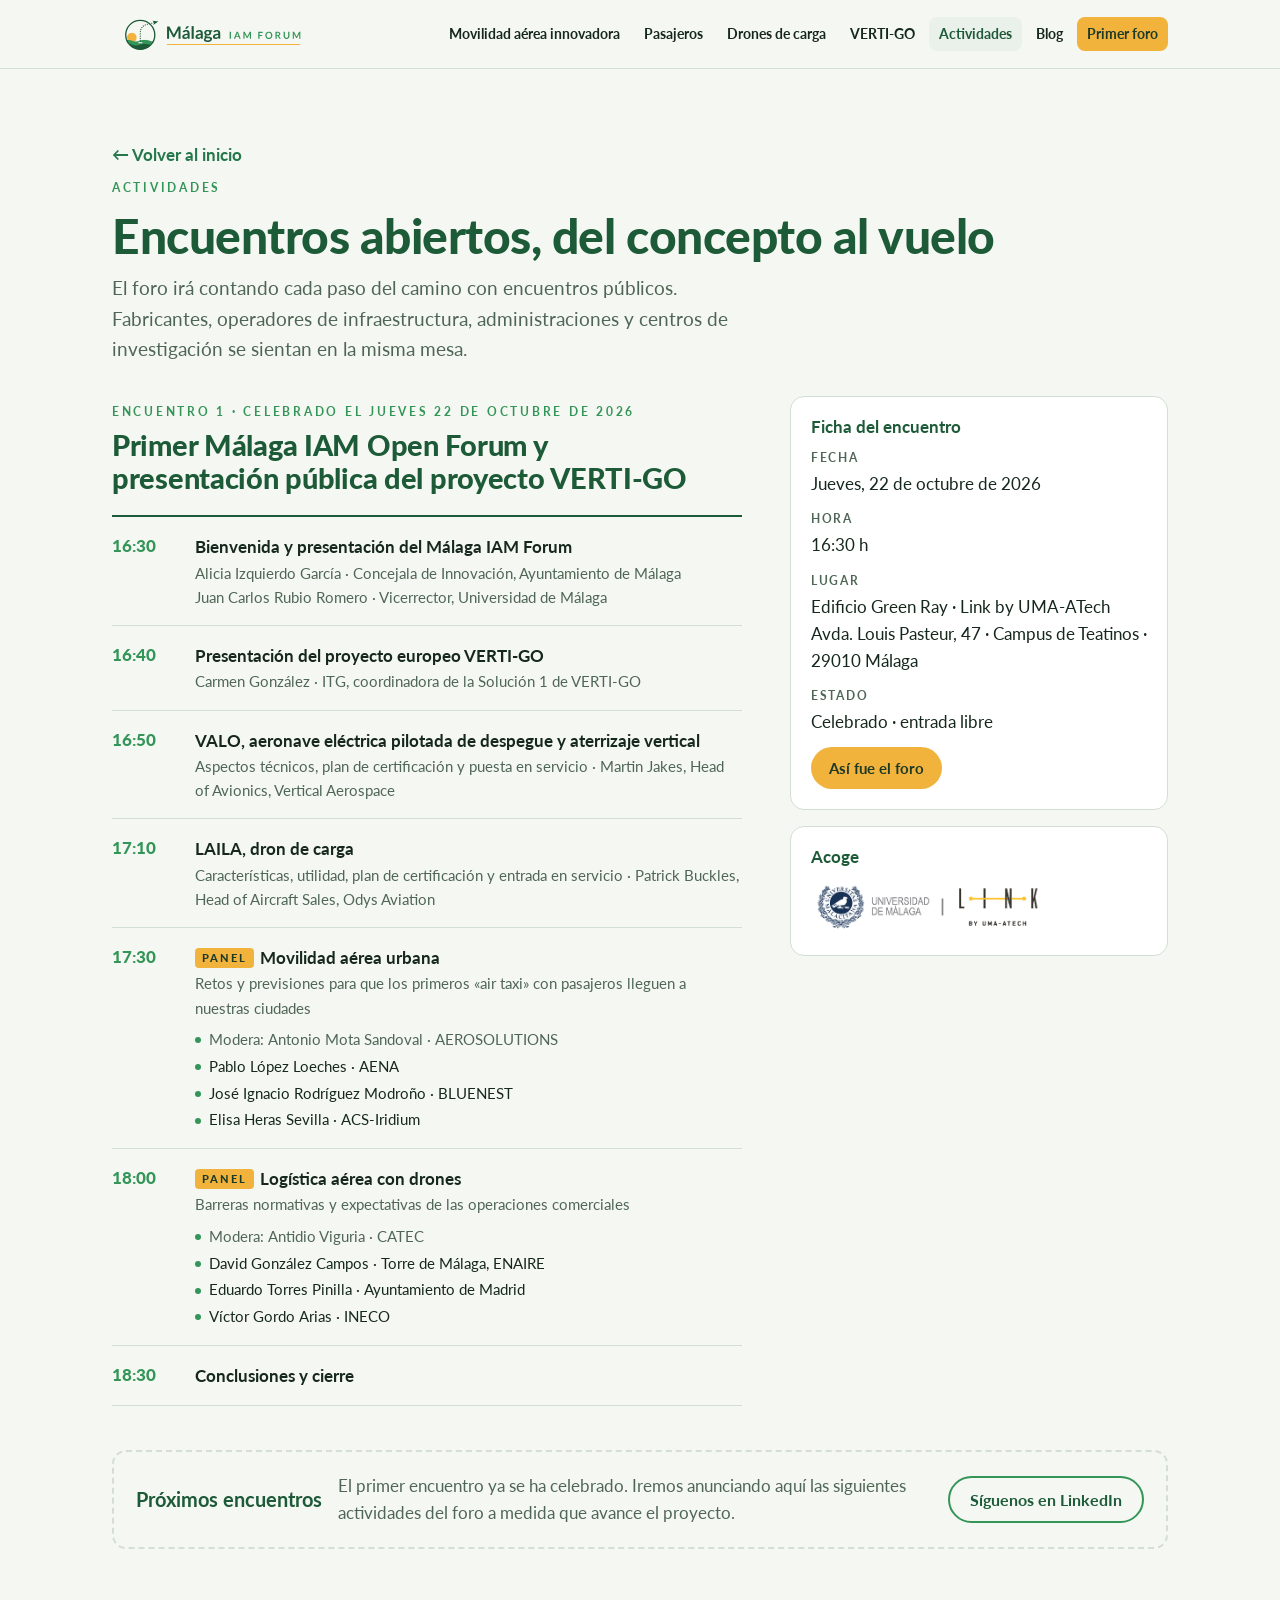
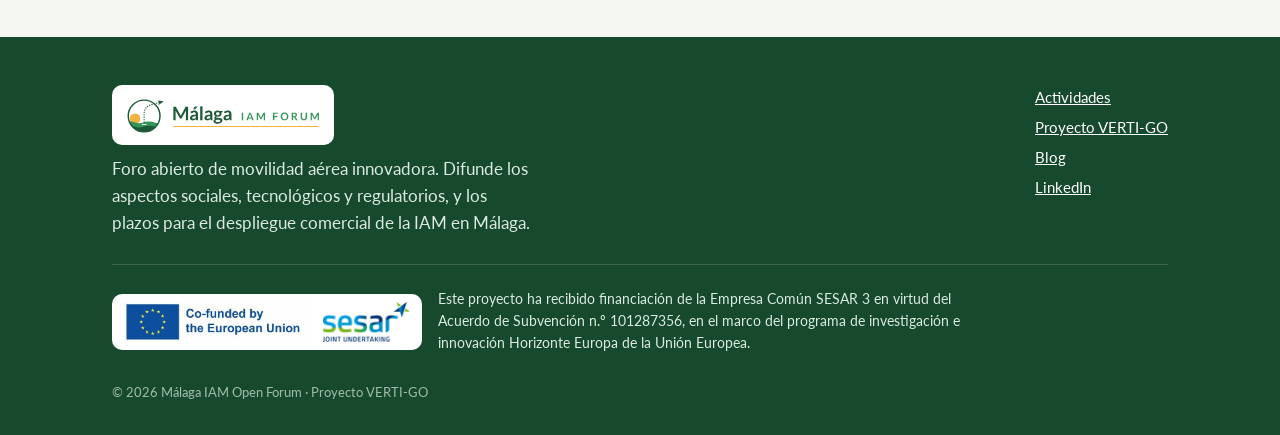
==== actividades/index.html @ 8954e904 "Añadir página Actividades y resumir el bloque de la portada - Nueva página /actividades/ con el prog" ====
<!doctype html>
<html lang="es">
<head>
<meta charset="utf-8">
<meta name="viewport" content="width=device-width, initial-scale=1, viewport-fit=cover">
<meta name="description" content="Actividades del Málaga IAM Open Forum: programa completo, ponentes y ficha de cada encuentro abierto sobre movilidad aérea innovadora en Málaga.">
<link rel="canonical" href="https://malaga-iam.website/actividades/">
<meta property="og:type" content="website">
<meta property="og:site_name" content="Málaga IAM Open Forum">
<meta property="og:title" content="Actividades · Málaga IAM Open Forum">
<meta property="og:description" content="Programa completo, ponentes y ficha de cada encuentro del Málaga IAM Open Forum.">
<meta property="og:url" content="https://malaga-iam.website/actividades/">
<meta property="og:image" content="https://malaga-iam.website/img/hero.jpg">
<meta name="twitter:card" content="summary_large_image">
<link rel="icon" href="../img/logo.svg" type="image/svg+xml">
<title>Actividades · Málaga IAM Open Forum</title>
<link rel="preconnect" href="https://fonts.googleapis.com">
<link rel="preconnect" href="https://fonts.gstatic.com" crossorigin>
<link rel="stylesheet" href="https://fonts.googleapis.com/css2?family=Lato:ital,wght@0,300;0,400;0,700;0,900;1,400&display=swap">
<link rel="stylesheet" href="../css/site.css">
</head>
<body>

<header class="top">
  <div class="wrap">
    <a class="brand" href="../" aria-label="Málaga IAM Open Forum, inicio"><img src="../img/logo-h.svg" alt="Málaga IAM Forum"></a>
    <button class="menu-btn" id="menu-btn" aria-expanded="false" aria-controls="nav">Menú</button>
    <nav class="nav" id="nav" aria-label="Secciones">
      <a href="../#iam">Movilidad aérea innovadora</a>
      <a href="../#pasajeros">Pasajeros</a>
      <a href="../#logistica">Drones de carga</a>
      <a href="../#verti-go">VERTI-GO</a>
      <a href="./" aria-current="page">Actividades</a>
      <a href="../blog/">Blog</a>
      <a class="cta" href="#evento-1">Primer foro</a>
    </nav>
  </div>
</header>

<main id="inicio">
  <div class="wrap">
    <div class="page-head">
      <a class="back" href="../">← Volver al inicio</a>
      <span class="eyebrow">Actividades</span>
      <h1>Encuentros abiertos, del concepto al vuelo</h1>
      <p class="lead">El foro irá contando cada paso del camino con encuentros públicos. Fabricantes, operadores de infraestructura, administraciones y centros de investigación se sientan en la misma mesa.</p>
    </div>

    <div class="acts-full">
      <article class="act-detail" id="evento-1" aria-labelledby="ev1-t">
        <div class="event">
        <div>
          <span class="eyebrow">Encuentro 1 · celebrado el jueves 22 de octubre de 2026</span>
          <h2 id="ev1-t" class="act-title">Primer Málaga IAM Open Forum y presentación pública del proyecto VERTI-GO</h2>
          <ol class="agenda">
            <li><time>16:30</time><div><div class="t">Bienvenida y presentación del Málaga IAM Forum</div><div class="s">Alicia Izquierdo García · Concejala de Innovación, Ayuntamiento de Málaga</div><div class="s">Juan Carlos Rubio Romero · Vicerrector, Universidad de Málaga</div></div></li>
            <li><time>16:40</time><div><div class="t">Presentación del proyecto europeo VERTI-GO</div><div class="s">Carmen González · ITG, coordinadora de la Solución 1 de VERTI-GO</div></div></li>
            <li><time>16:50</time><div><div class="t">VALO, aeronave eléctrica pilotada de despegue y aterrizaje vertical</div><div class="s">Aspectos técnicos, plan de certificación y puesta en servicio · Martin Jakes, Head of Avionics, Vertical Aerospace</div></div></li>
            <li><time>17:10</time><div><div class="t">LAILA, dron de carga</div><div class="s">Características, utilidad, plan de certificación y entrada en servicio · Patrick Buckles, Head of Aircraft Sales, Odys Aviation</div></div></li>
            <li><time>17:30</time><div><div class="t"><span class="panel-tag">Panel</span>Movilidad aérea urbana</div><div class="s">Retos y previsiones para que los primeros «air taxi» con pasajeros lleguen a nuestras ciudades</div>
              <ul><li class="mod">Modera: Antonio Mota Sandoval · AEROSOLUTIONS</li><li>Pablo López Loeches · AENA</li><li>José Ignacio Rodríguez Modroño · BLUENEST</li><li>Elisa Heras Sevilla · ACS-Iridium</li></ul></div></li>
            <li><time>18:00</time><div><div class="t"><span class="panel-tag">Panel</span>Logística aérea con drones</div><div class="s">Barreras normativas y expectativas de las operaciones comerciales</div>
              <ul><li class="mod">Modera: Antidio Viguria · CATEC</li><li>David González Campos · Torre de Málaga, ENAIRE</li><li>Eduardo Torres Pinilla · Ayuntamiento de Madrid</li><li>Víctor Gordo Arias · INECO</li></ul></div></li>
            <li><time>18:30</time><div><div class="t">Conclusiones y cierre</div></div></li>
          </ol>
        </div>
        <aside class="side">
          <div class="box">
            <h3>Ficha del encuentro</h3>
            <div class="row"><small>Fecha</small><span class="num">Jueves, 22 de octubre de 2026</span></div>
            <div class="row"><small>Hora</small><span class="num">16:30 h</span></div>
            <div class="row"><small>Lugar</small><span>Edificio Green Ray · Link by UMA-ATech<br>Avda. Louis Pasteur, 47 · Campus de Teatinos · 29010 Málaga</span></div>
            <div class="row"><small>Estado</small><span>Celebrado · entrada libre</span></div>
            <div class="btns">
              <a class="btn btn-sun" href="../blog/#primer-malaga-iam-open-forum">Así fue el foro</a>
            </div>
          </div>
          <div class="box">
            <h3>Acoge</h3>
            <div class="host"><img src="../img/uma-link.png" alt="Universidad de Málaga · Link by UMA-ATech"></div>
          </div>
        </aside>
      </div>
      </article>

      <div class="soon">
        <h3>Próximos encuentros</h3>
        <p>El primer encuentro ya se ha celebrado. Iremos anunciando aquí las siguientes actividades del foro a medida que avance el proyecto.</p>
        <a class="btn btn-line" id="btn-linkedin-2" href="../blog/">Síguenos en LinkedIn</a>
      </div>
    </div>
  </div>
</main>



<footer>
  <div class="wrap">
    <div class="foot-top">
      <div class="foot-brand">
        <div class="chip"><img src="../img/logo-h.svg" alt="Málaga IAM Forum"></div>
        <p>Foro abierto de movilidad aérea innovadora. Difunde los aspectos sociales, tecnológicos y regulatorios, y los plazos para el despliegue comercial de la IAM en Málaga.</p>
      </div>
      <nav class="foot-links" aria-label="Enlaces">
        <a href="./">Actividades</a>
        <a href="../#verti-go">Proyecto VERTI-GO</a>
        <a href="../blog/">Blog</a>
        <a id="btn-linkedin" href="../blog/">LinkedIn</a>
      </nav>
    </div>
    <div class="funding">
      <div class="logos"><img src="../img/eu.jpg" alt="Cofinanciado por la Unión Europea"><img src="../img/sesar.png" alt="SESAR Joint Undertaking"></div>
      <p>Este proyecto ha recibido financiación de la Empresa Común SESAR 3 en virtud del Acuerdo de Subvención n.º 101287356, en el marco del programa de investigación e innovación Horizonte Europa de la Unión Europea.</p>
    </div>
    <p class="copy">© 2026 Málaga IAM Open Forum · Proyecto VERTI-GO</p>
  </div>
</footer>

<script src="../js/main.js"></script>

</body>
</html>
---- css/site.css ----
body{margin:0}
img{max-width:100%}
[hidden]{display:none!important}
/* Layout: banner-style hero in brand green (sun · dotted flight path · waves), then alternating content bands; one wide column, max 1120px */
:root{
  --brand-deep:#1D5A37;   /* verde oscuro del logo */
  --brand:#349558;        /* verde medio del logo */
  --sun:#F2B33D;          /* sol / oro del logo */
  --bg:#F5F7F2;
  --surface:#FFFFFF;
  --surface-2:#EAF1EA;
  --fg:#16281D;
  --muted:#4F6656;
  --line:#D3DFD4;
  --heading:#1D5A37;
  --link:#24774A;
  --hero-bg:#1D5A37;
  --hero-bg-2:#174A2D;
  --on-hero:#FFFFFF;
  --logo-chip:transparent;
  --font-display:"Lato","Helvetica Neue",Arial,sans-serif;
  --font-body:"Lato","Helvetica Neue",Arial,sans-serif;
  --radius:14px;
  --wrap:1120px;
}
@media (prefers-color-scheme: dark){
  :root:not([data-theme="light"]){
    --bg:#0F1A13; --surface:#16251B; --surface-2:#1B2E21; --fg:#E6EEE7; --muted:#A3B8A8;
    --line:#2A3F31; --heading:#8FD3A6; --link:#8FD3A6; --hero-bg:#174A2D; --hero-bg-2:#103A22;
    --logo-chip:#FFFFFF; color-scheme:dark;
  }
}
:root[data-theme="dark"]{
  --bg:#0F1A13; --surface:#16251B; --surface-2:#1B2E21; --fg:#E6EEE7; --muted:#A3B8A8;
  --line:#2A3F31; --heading:#8FD3A6; --link:#8FD3A6; --hero-bg:#174A2D; --hero-bg-2:#103A22;
  --logo-chip:#FFFFFF; color-scheme:dark;
}
*{box-sizing:border-box}
html{scroll-behavior:smooth}
@media (prefers-reduced-motion: reduce){html{scroll-behavior:auto}*{animation:none!important;transition:none!important}}
body{background:var(--bg);color:var(--fg);font-family:var(--font-body);font-size:17px;line-height:1.6;-webkit-font-smoothing:antialiased}
a{color:var(--link)}
a:focus-visible,button:focus-visible,summary:focus-visible{outline:3px solid var(--sun);outline-offset:3px;border-radius:4px}
h1,h2,h3{font-family:var(--font-display);line-height:1.15;text-wrap:balance;margin:0}
h2{font-size:clamp(1.8rem,3.6vw,2.6rem);font-weight:900;color:var(--heading);letter-spacing:-.01em}
h3{font-size:1.25rem;font-weight:700;color:var(--heading)}
p{margin:0}
.wrap{max-width:var(--wrap);margin:0 auto;padding-inline:clamp(16px,4vw,32px)}
.eyebrow{font-size:.78rem;font-weight:700;letter-spacing:.22em;text-transform:uppercase;color:var(--brand)}
.prose{max-width:66ch;display:grid;gap:1rem;color:var(--fg)}
.lead{font-size:1.18rem;color:var(--muted)}
.num{font-variant-numeric:tabular-nums}

/* ---------- header ---------- */
.top{position:sticky;top:env(safe-area-inset-top,0px);z-index:20;background:color-mix(in srgb,var(--bg) 92%,transparent);backdrop-filter:blur(8px);border-bottom:1px solid var(--line)}
.top .wrap{display:flex;align-items:center;justify-content:space-between;gap:16px;padding-block:10px}
.brand{display:flex;align-items:center;background:var(--logo-chip);border-radius:10px;padding:2px 8px;flex-shrink:0}
.brand img{height:44px;width:auto;display:block}
.nav{display:flex;gap:4px;flex-wrap:wrap;justify-content:flex-end}
.nav a{font-size:.88rem;font-weight:700;color:var(--fg);text-decoration:none;padding:6px 10px;border-radius:8px;white-space:nowrap}
.nav a:hover{background:var(--surface-2);color:var(--heading)}
.nav a.cta{background:var(--sun);color:#1D3A26}
.menu-btn{display:none;background:none;border:1px solid var(--line);color:var(--fg);border-radius:8px;padding:6px 12px;font:700 .9rem var(--font-body);cursor:pointer}
@media (max-width:900px){
  .menu-btn{display:block}
  .nav{display:none;position:absolute;left:0;right:0;top:100%;background:var(--bg);border-bottom:1px solid var(--line);flex-direction:column;padding:8px clamp(16px,4vw,32px) 16px}
  .nav.open{display:flex}
  .nav a{font-size:1rem;padding:10px}
}

/* ---------- hero ---------- */
.hero{background:linear-gradient(160deg,var(--hero-bg),var(--hero-bg-2));color:var(--on-hero);position:relative;overflow:hidden}
.hero .wrap{display:grid;grid-template-columns:minmax(0,1fr) minmax(0,1.15fr);gap:24px;align-items:end;padding-block:56px 0}
.hero-art{position:relative;min-height:260px}
.hero-art svg{width:100%;height:auto;display:block;overflow:visible}
.hero-copy{display:grid;gap:18px;padding-bottom:64px;text-align:right;justify-items:end}
.hero h1{font-size:clamp(2.3rem,5.4vw,4.1rem);font-weight:900;letter-spacing:-.015em}
.hero .tag{font-size:.82rem;font-weight:700;letter-spacing:.26em;text-transform:uppercase;color:var(--sun)}
.hero p.intro{font-size:1.1rem;max-width:44ch;color:#DCEBDF}
.btns{display:flex;gap:12px;flex-wrap:wrap}
.hero .btns{justify-content:flex-end}
.btn{display:inline-flex;align-items:center;gap:8px;font:700 1rem var(--font-body);text-decoration:none;padding:12px 20px;border-radius:999px;border:2px solid transparent;cursor:pointer}
.btn-sun{background:var(--sun);color:#1D3A26}
.btn-sun:hover{filter:brightness(1.06)}
.btn-ghost{border-color:rgba(255,255,255,.55);color:#fff}
.btn-ghost:hover{background:rgba(255,255,255,.1)}
.btn-line{border-color:var(--brand);color:var(--heading);background:transparent}
.btn-line:hover{background:var(--surface-2)}
.btn[aria-disabled="true"]{opacity:.75;cursor:default}
.waves{display:block;width:100%;height:56px;margin-top:-1px}
#path-dots circle{animation:dot 2.4s ease-in-out both}
@keyframes dot{from{opacity:.25}to{opacity:1}}
@media (max-width:820px){
  .hero .wrap{grid-template-columns:1fr;padding-block:32px 0}
  .hero-art{order:2;min-height:0;max-width:420px}
  .hero-copy{order:1;text-align:left;justify-items:start;padding-bottom:8px}
  .hero .btns{justify-content:flex-start}
}

/* photo band */
.photo{position:relative;background:var(--hero-bg-2)}
.photo img{display:block;width:100%;height:clamp(200px,34vw,420px);object-fit:cover;object-position:60% 45%}
.photo figcaption{position:absolute;right:12px;top:10px;font-size:.75rem;color:#fff;background:rgba(10,30,18,.55);padding:3px 10px;border-radius:999px}

/* ---------- next event ---------- */
.next{margin-top:-64px;position:relative;z-index:2}
.next-card{background:var(--surface);border:1px solid var(--line);border-radius:18px;box-shadow:0 18px 40px -24px rgba(16,40,24,.45);display:grid;grid-template-columns:auto minmax(0,1fr) auto;gap:clamp(16px,3vw,36px);align-items:center;padding:clamp(20px,3vw,32px)}
.date-tile{background:var(--brand-deep);color:#fff;border-radius:12px;text-align:center;padding:12px 18px;min-width:96px}
.date-tile .d{font-size:2.6rem;font-weight:900;line-height:1}
.date-tile .m{font-size:.8rem;letter-spacing:.2em;text-transform:uppercase;color:var(--sun);font-weight:700}
.date-tile .y{font-size:.8rem;opacity:.85}
.next-info{display:grid;gap:6px;min-width:0}
.next-info h3{font-size:1.4rem}
.meta{display:flex;flex-wrap:wrap;gap:6px 18px;color:var(--muted);font-size:.95rem}
.count{text-align:center;color:var(--muted);font-size:.85rem}
.count b{display:block;font-size:2.2rem;font-weight:900;color:var(--heading);line-height:1}
@media (max-width:760px){.next-card{grid-template-columns:auto minmax(0,1fr)}.next-card .count{grid-column:1/-1;text-align:left;display:flex;gap:10px;align-items:baseline}.count b{display:inline}}

/* ---------- sections ---------- */
section.band{padding-block:clamp(56px,8vw,96px)}
section.alt{background:var(--surface)}
.sec-head{display:grid;gap:12px;margin-bottom:36px;max-width:760px}
.split{display:grid;grid-template-columns:minmax(0,1.1fr) minmax(0,.9fr);gap:clamp(24px,5vw,64px);align-items:start}
@media (max-width:860px){.split{grid-template-columns:1fr}}

/* pillars (IAM) */
.pillars{display:grid;grid-template-columns:repeat(4,minmax(0,1fr));gap:0;border-top:2px solid var(--brand-deep);margin-top:40px}
.pillar{padding:20px 20px 4px 0;display:grid;gap:8px;align-content:start}
.pillar+.pillar{padding-left:20px;border-left:1px solid var(--line)}
.pillar h3{font-size:1.05rem}
.pillar p{color:var(--muted);font-size:.96rem}
@media (max-width:860px){.pillars{grid-template-columns:repeat(2,minmax(0,1fr))}.pillar:nth-child(3){padding-left:0;border-left:0}}
@media (max-width:480px){.pillars{grid-template-columns:1fr}.pillar,.pillar+.pillar{padding-left:0;border-left:0;border-bottom:1px solid var(--line);padding-bottom:16px}}

.facts{display:grid;grid-template-columns:repeat(2,minmax(0,1fr));gap:1px;background:var(--line);border:1px solid var(--line);border-radius:var(--radius);overflow:hidden;margin-top:28px}
.fact{background:var(--bg);padding:16px 18px;display:grid;gap:2px}
section.alt .fact{background:var(--surface)}
.fact b{font-size:1.6rem;font-weight:900;color:var(--heading);line-height:1.1}
.fact span{font-size:.9rem;color:var(--muted)}
.src{font-size:.82rem;color:var(--muted);margin-top:10px}

/* aircraft figure */
.craft{background:var(--surface-2);border-radius:var(--radius);overflow:hidden;display:grid}
.craft img{width:100%;display:block;aspect-ratio:770/310;object-fit:cover}
.craft.laila img{aspect-ratio:680/240}
.craft .cap{padding:16px 18px;display:grid;gap:10px}
.spec{display:grid;grid-template-columns:auto 1fr;gap:6px 16px;font-size:.93rem;margin:0}
.spec dt{color:var(--muted)}
.spec dd{margin:0;font-weight:700}

/* route strip */
.route{display:flex;align-items:center;gap:12px;margin-top:8px;flex-wrap:wrap;font-weight:700;color:var(--heading)}
.route .line{flex:1;min-width:60px;height:0;border-top:3px dotted var(--brand)}
.route.cargo .line{border-color:var(--sun)}
.route .pt{display:flex;align-items:center;gap:8px}
.route .pt::before{content:"";width:12px;height:12px;border-radius:50%;border:3px solid var(--brand-deep);background:var(--bg)}
.route.cargo .pt::before{border-color:#C98A12}

/* map */
.map{background:#F7FAF5;border:1px solid var(--line);border-radius:var(--radius);overflow:hidden;margin-top:36px}
.map img{display:block;width:100%}

/* roadmap */
.roadmap{display:grid;grid-template-columns:repeat(5,minmax(0,1fr));gap:0;margin-top:28px;position:relative}
.roadmap::before{content:"";position:absolute;left:0;right:0;top:9px;border-top:3px dotted var(--brand)}
.stage{position:relative;display:grid;gap:6px;padding-right:14px;padding-top:30px}
.stage::before{content:"";position:absolute;top:0;left:0;width:20px;height:20px;border-radius:50%;background:var(--bg);border:4px solid var(--brand-deep)}
section.alt .stage::before{background:var(--surface)}
.stage.fly::before{background:var(--sun);border-color:var(--sun)}
.stage b{font-size:1.05rem;color:var(--heading)}
.stage span{font-size:.92rem;color:var(--muted)}
@media (max-width:760px){
  .roadmap{grid-template-columns:1fr;gap:18px;padding-left:32px}
  .roadmap::before{left:9px;right:auto;top:0;bottom:0;border-top:0;border-left:3px dotted var(--brand)}
  .stage{padding-top:0}
  .stage::before{left:-32px}
}
.partners{display:flex;flex-wrap:wrap;gap:8px;margin-top:14px}
.partners li{list-style:none;font-size:.9rem;font-weight:700;padding:6px 12px;border-radius:999px;background:var(--surface-2);color:var(--heading)}
.partners{padding:0;margin-bottom:0}
.vg-logo{height:30px;width:auto;margin-bottom:6px}

/* ---------- activities / agenda ---------- */
.event{display:grid;grid-template-columns:minmax(0,1.25fr) minmax(0,.75fr);gap:clamp(24px,4vw,48px);align-items:start}
@media (max-width:900px){.event{grid-template-columns:1fr}}
.agenda{list-style:none;padding:0;margin:0;border-top:2px solid var(--brand-deep)}
.agenda li{display:grid;grid-template-columns:4.2rem minmax(0,1fr);gap:16px;padding:16px 0;border-bottom:1px solid var(--line)}
.agenda time{font-weight:900;color:var(--brand);font-variant-numeric:tabular-nums;font-size:1.05rem}
.agenda .t{font-weight:700;color:var(--fg)}
.agenda .s{color:var(--muted);font-size:.95rem}
.agenda .panel-tag{display:inline-block;font-size:.7rem;letter-spacing:.18em;font-weight:900;text-transform:uppercase;background:var(--sun);color:#1D3A26;border-radius:4px;padding:1px 7px;margin-right:6px;vertical-align:2px}
.agenda ul{list-style:none;padding:0;margin:8px 0 0;display:grid;gap:3px;font-size:.93rem}
.agenda ul li{display:block;border:0;padding:0 0 0 14px;position:relative}
.agenda ul li::before{content:"";position:absolute;left:0;top:.62em;width:6px;height:6px;border-radius:50%;background:var(--brand)}
.agenda ul .mod{color:var(--muted)}
.side{display:grid;gap:16px}
.box{background:var(--surface);border:1px solid var(--line);border-radius:var(--radius);padding:20px;display:grid;gap:12px}
section.alt .box{background:var(--bg)}
.box h3{font-size:1.05rem}
.box .row{display:grid;gap:2px}
.box .row small{font-size:.78rem;letter-spacing:.14em;text-transform:uppercase;color:var(--muted);font-weight:700}
.box .btns .btn{padding:10px 16px;font-size:.92rem}
.note{font-size:.88rem;color:var(--muted)}
.soon{margin-top:36px;border:2px dashed var(--line);border-radius:var(--radius);padding:20px 22px;display:flex;gap:16px;align-items:center;flex-wrap:wrap}
.soon p{color:var(--muted);flex:1;min-width:220px}
.host{display:flex;align-items:center;gap:12px;flex-wrap:wrap}
.host img{height:56px;width:auto;background:#fff;border-radius:8px;padding:4px}

/* activity summary cards (portada) */
.acts{display:grid;gap:20px}
.act-card{background:var(--surface);border:1px solid var(--line);border-radius:var(--radius);padding:clamp(18px,3vw,28px);display:grid;grid-template-columns:auto minmax(0,1fr);gap:clamp(16px,3vw,32px);align-items:start}
.act-card .body{display:grid;gap:10px;min-width:0}
.act-card h3{font-size:1.4rem}
.act-card p{color:var(--muted);max-width:66ch}
.status{display:inline-block;margin-left:8px;font-size:.7rem;letter-spacing:.14em;background:var(--surface-2);color:var(--heading);border-radius:4px;padding:1px 7px;vertical-align:1px}
@media (max-width:560px){.act-card{grid-template-columns:1fr}}

/* ---------- actividades (página /actividades/) ---------- */
.acts-full{display:grid;gap:clamp(28px,4vw,44px);padding-bottom:clamp(48px,7vw,88px)}
.act-detail{scroll-margin-top:90px}
.act-title{font-size:clamp(1.4rem,2.6vw,1.8rem);margin:6px 0 20px}
.acts-full .soon{margin-top:0}

/* ---------- blog (página /blog/) ---------- */
.page-head{padding-block:clamp(40px,6vw,72px) clamp(20px,3vw,32px);display:grid;gap:10px}
.page-head h1{font-size:clamp(2rem,4.4vw,3rem);font-weight:900;color:var(--heading);letter-spacing:-.01em}
.page-head .lead{max-width:60ch}
.entries{display:grid;gap:clamp(28px,4vw,44px);padding-bottom:clamp(48px,7vw,88px)}
.entry{background:var(--surface);border:1px solid var(--line);border-radius:var(--radius);padding:clamp(18px,3vw,28px);display:grid;grid-template-columns:minmax(0,.85fr) minmax(0,1.15fr);gap:clamp(20px,3.5vw,40px);align-items:start;scroll-margin-top:90px}
@media (max-width:820px){.entry{grid-template-columns:1fr}}
.entry figure{margin:0}
.entry figure img{width:100%;height:auto;display:block;border-radius:10px;border:1px solid var(--line);background:var(--surface-2)}
.entry .body{display:grid;gap:12px;min-width:0;align-content:start}
.entry time{font-size:.8rem;letter-spacing:.14em;text-transform:uppercase;color:var(--brand);font-weight:700}
.entry h2{font-size:clamp(1.35rem,2.4vw,1.75rem)}
.entry h2 a{color:inherit;text-decoration:none}
.entry h2 a:hover{text-decoration:underline}
.entry .lead{font-size:1.08rem}
.entry ul{margin:0;padding-left:1.2em;display:grid;gap:4px}
.back{display:inline-flex;gap:6px;align-items:center;font-weight:700;text-decoration:none}
.nav a[aria-current="page"]{background:var(--surface-2);color:var(--heading)}

/* ---------- footer ---------- */
footer{background:var(--hero-bg-2);color:#DCEBDF;padding-block:48px 32px}
footer .wrap{display:grid;gap:28px}
.foot-top{display:flex;justify-content:space-between;gap:24px;flex-wrap:wrap;align-items:flex-start}
.foot-brand{display:grid;gap:10px;max-width:420px}
.foot-brand .chip{background:#fff;border-radius:10px;padding:6px 10px;width:max-content;max-width:100%}
.foot-brand .chip img{height:48px;width:auto;display:block}
footer a{color:#fff}
.foot-links{display:grid;gap:6px;font-size:.95rem}
.funding{display:flex;gap:16px;align-items:center;flex-wrap:wrap;border-top:1px solid rgba(255,255,255,.15);padding-top:24px}
.funding .logos{display:flex;gap:10px;align-items:center;background:#fff;border-radius:10px;padding:8px 12px}
.funding .logos img{height:40px;width:auto;display:block}
.funding p{font-size:.85rem;max-width:70ch;flex:1;min-width:240px}
.copy{font-size:.8rem;opacity:.7}
@media (max-width:560px){.next-card{grid-template-columns:1fr}.date-tile{display:flex;gap:10px;align-items:baseline;justify-content:center;width:max-content}.date-tile .d{font-size:1.8rem}}
.entry figure .thumbs{display:grid;grid-template-columns:1fr 1fr;gap:10px;margin-top:10px}
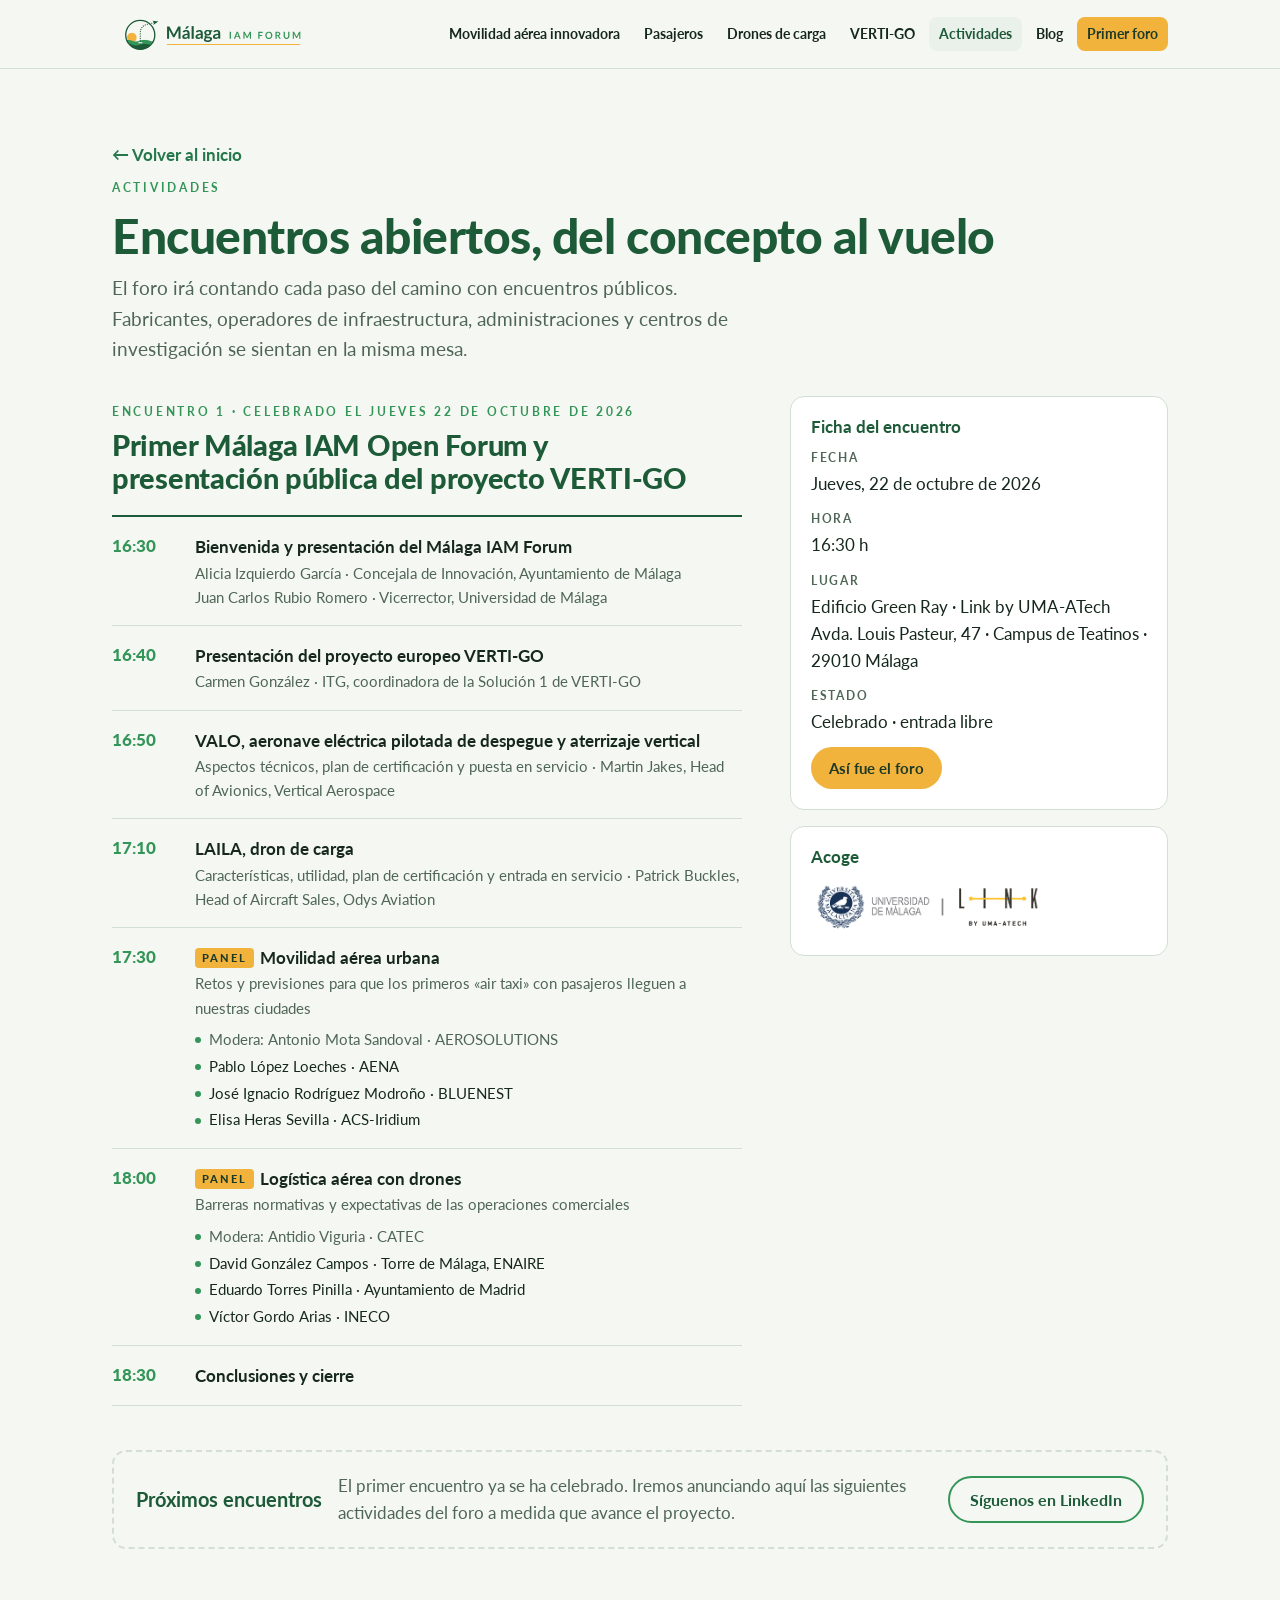
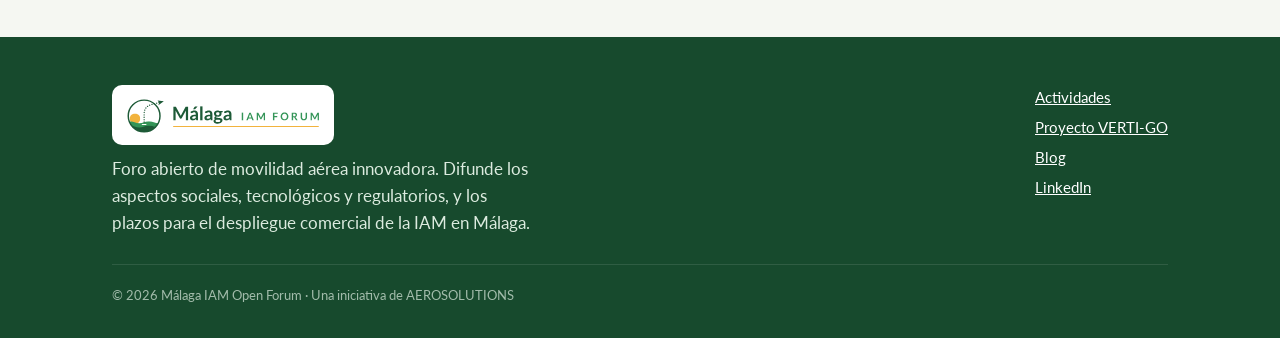
==== commit f29bd349: "Mover la financiación UE al bloque VERTI-GO de la portada El Málaga IAM Open Forum es una iniciativa" ====
--- a/actividades/index.html
+++ b/actividades/index.html
@@ -108,11 +108,7 @@
         <a id="btn-linkedin" href="../blog/">LinkedIn</a>
       </nav>
     </div>
-    <div class="funding">
-      <div class="logos"><img src="../img/eu.jpg" alt="Cofinanciado por la Unión Europea"><img src="../img/sesar.png" alt="SESAR Joint Undertaking"></div>
-      <p>Este proyecto ha recibido financiación de la Empresa Común SESAR 3 en virtud del Acuerdo de Subvención n.º 101287356, en el marco del programa de investigación e innovación Horizonte Europa de la Unión Europea.</p>
-    </div>
-    <p class="copy">© 2026 Málaga IAM Open Forum · Proyecto VERTI-GO</p>
+    <p class="copy">© 2026 Málaga IAM Open Forum · Una iniciativa de AEROSOLUTIONS</p>
   </div>
 </footer>
 
--- a/css/site.css
+++ b/css/site.css
@@ -175,6 +175,11 @@
   .stage{padding-top:0}
   .stage::before{left:-32px}
 }
+/* financiación UE: solo cubre el proyecto VERTI-GO (va en su bloque, bajo la hoja de ruta) */
+.funding{display:flex;gap:16px;align-items:center;flex-wrap:wrap;border-top:1px solid var(--line);margin-top:48px;padding-top:24px}
+.funding .logos{display:flex;gap:10px;align-items:center;background:#fff;border:1px solid var(--line);border-radius:10px;padding:8px 12px}
+.funding .logos img{height:40px;width:auto;display:block}
+.funding p{font-size:.85rem;color:var(--muted);max-width:70ch;flex:1;min-width:240px}
 .partners{display:flex;flex-wrap:wrap;gap:8px;margin-top:14px}
 .partners li{list-style:none;font-size:.9rem;font-weight:700;padding:6px 12px;border-radius:999px;background:var(--surface-2);color:var(--heading)}
 .partners{padding:0;margin-bottom:0}
@@ -249,10 +254,7 @@
 .foot-brand .chip img{height:48px;width:auto;display:block}
 footer a{color:#fff}
 .foot-links{display:grid;gap:6px;font-size:.95rem}
-.funding{display:flex;gap:16px;align-items:center;flex-wrap:wrap;border-top:1px solid rgba(255,255,255,.15);padding-top:24px}
-.funding .logos{display:flex;gap:10px;align-items:center;background:#fff;border-radius:10px;padding:8px 12px}
-.funding .logos img{height:40px;width:auto;display:block}
-.funding p{font-size:.85rem;max-width:70ch;flex:1;min-width:240px}
+.copy{border-top:1px solid rgba(255,255,255,.15);padding-top:20px}
 .copy{font-size:.8rem;opacity:.7}
 @media (max-width:560px){.next-card{grid-template-columns:1fr}.date-tile{display:flex;gap:10px;align-items:baseline;justify-content:center;width:max-content}.date-tile .d{font-size:1.8rem}}
 .entry figure .thumbs{display:grid;grid-template-columns:1fr 1fr;gap:10px;margin-top:10px}
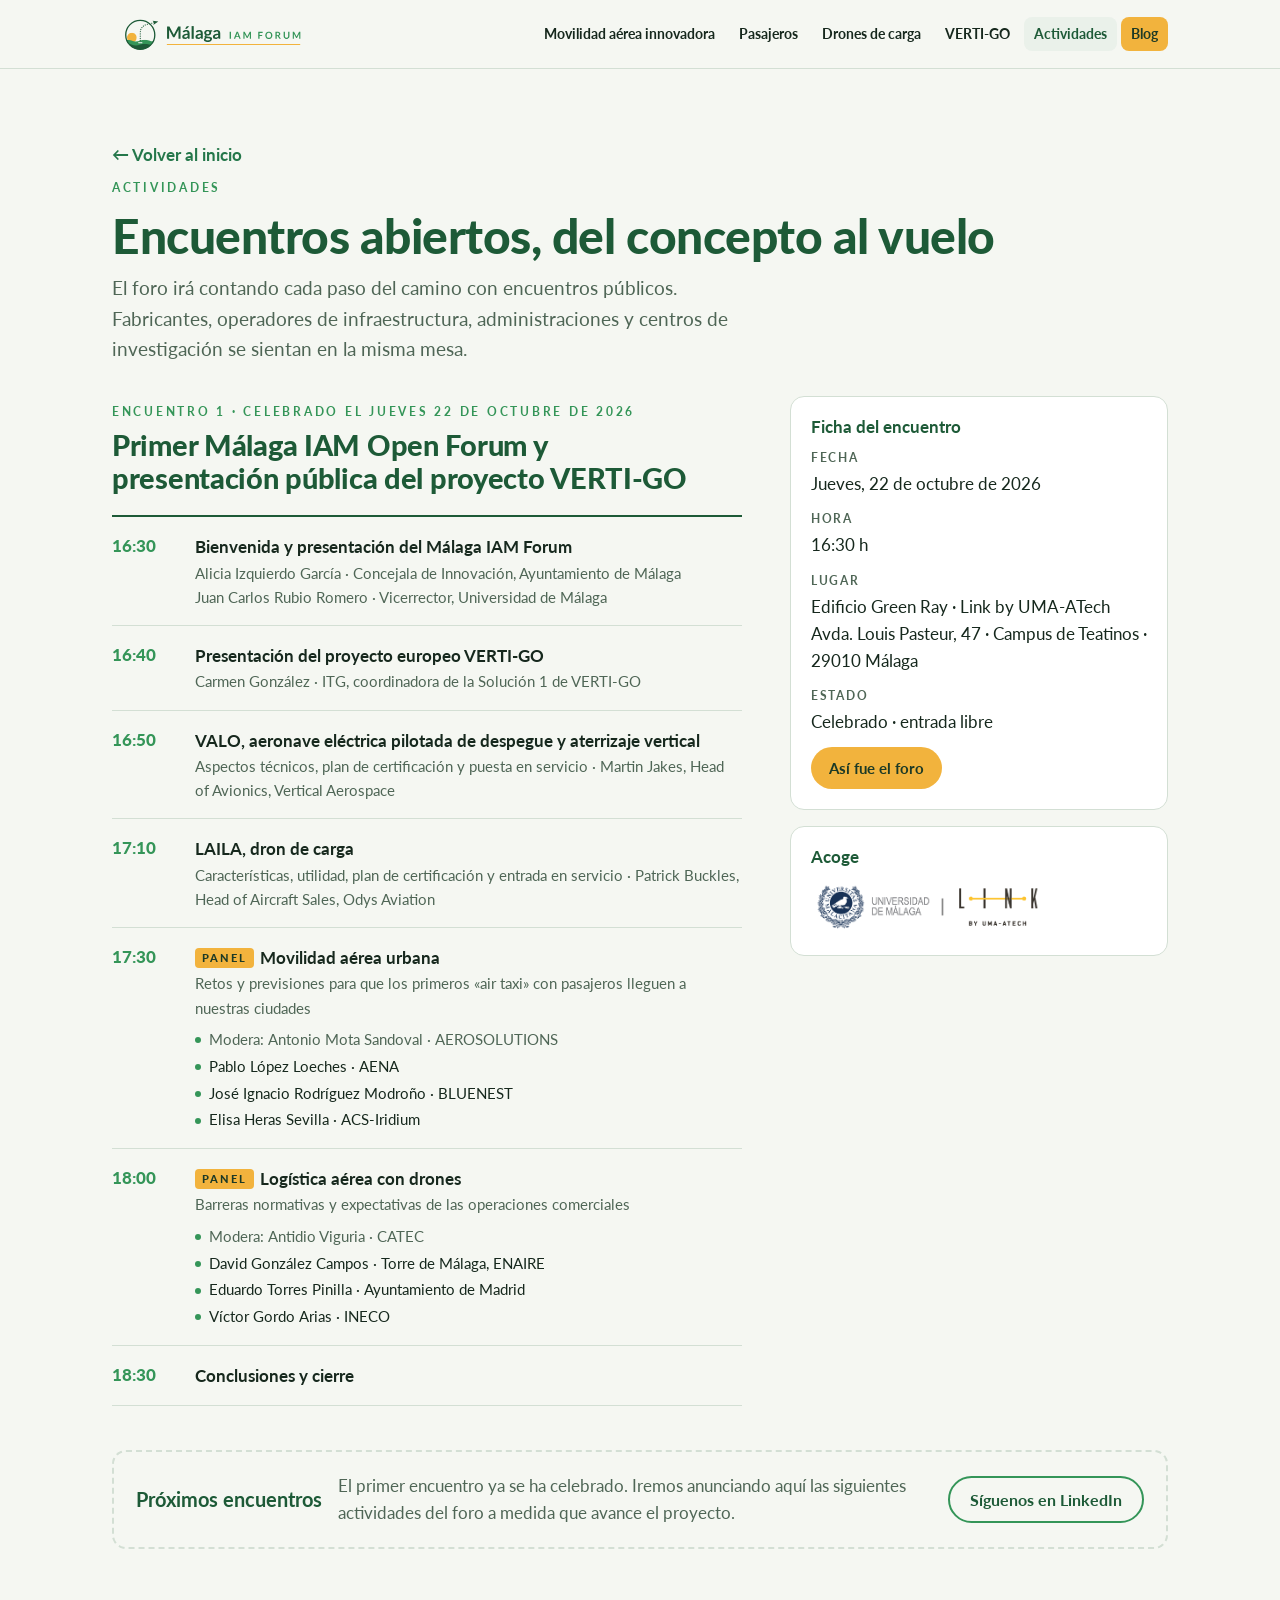
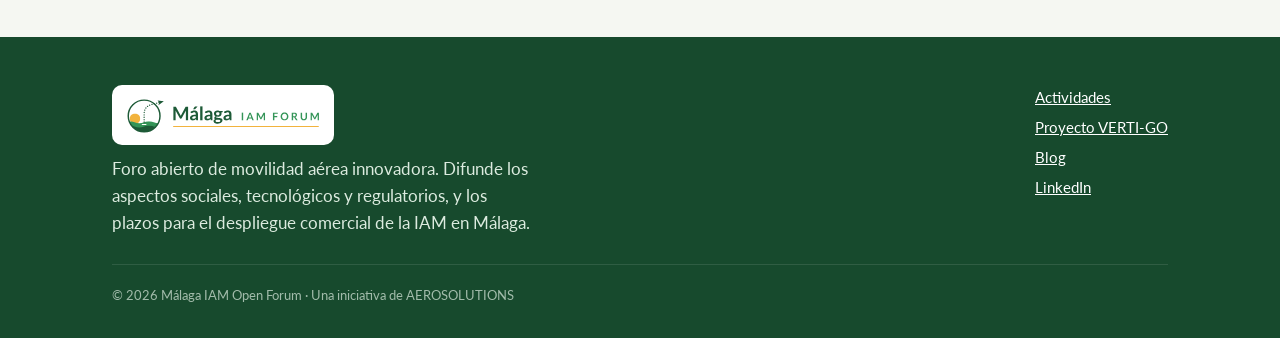
==== commit b0f8147c: "Menú: quitar el botón destacado y resaltar Blog en su lugar Se elimina el botón amarillo del menú su" ====
--- a/actividades/index.html
+++ b/actividades/index.html
@@ -31,8 +31,7 @@
       <a href="../#logistica">Drones de carga</a>
       <a href="../#verti-go">VERTI-GO</a>
       <a href="./" aria-current="page">Actividades</a>
-      <a href="../blog/">Blog</a>
-      <a class="cta" href="#evento-1">Primer foro</a>
+      <a class="cta" href="../blog/">Blog</a>
     </nav>
   </div>
 </header>
--- a/css/site.css
+++ b/css/site.css
@@ -244,6 +244,7 @@
 .entry ul{margin:0;padding-left:1.2em;display:grid;gap:4px}
 .back{display:inline-flex;gap:6px;align-items:center;font-weight:700;text-decoration:none}
 .nav a[aria-current="page"]{background:var(--surface-2);color:var(--heading)}
+.nav a.cta[aria-current="page"]{background:var(--sun);color:#1D3A26}
 
 /* ---------- footer ---------- */
 footer{background:var(--hero-bg-2);color:#DCEBDF;padding-block:48px 32px}
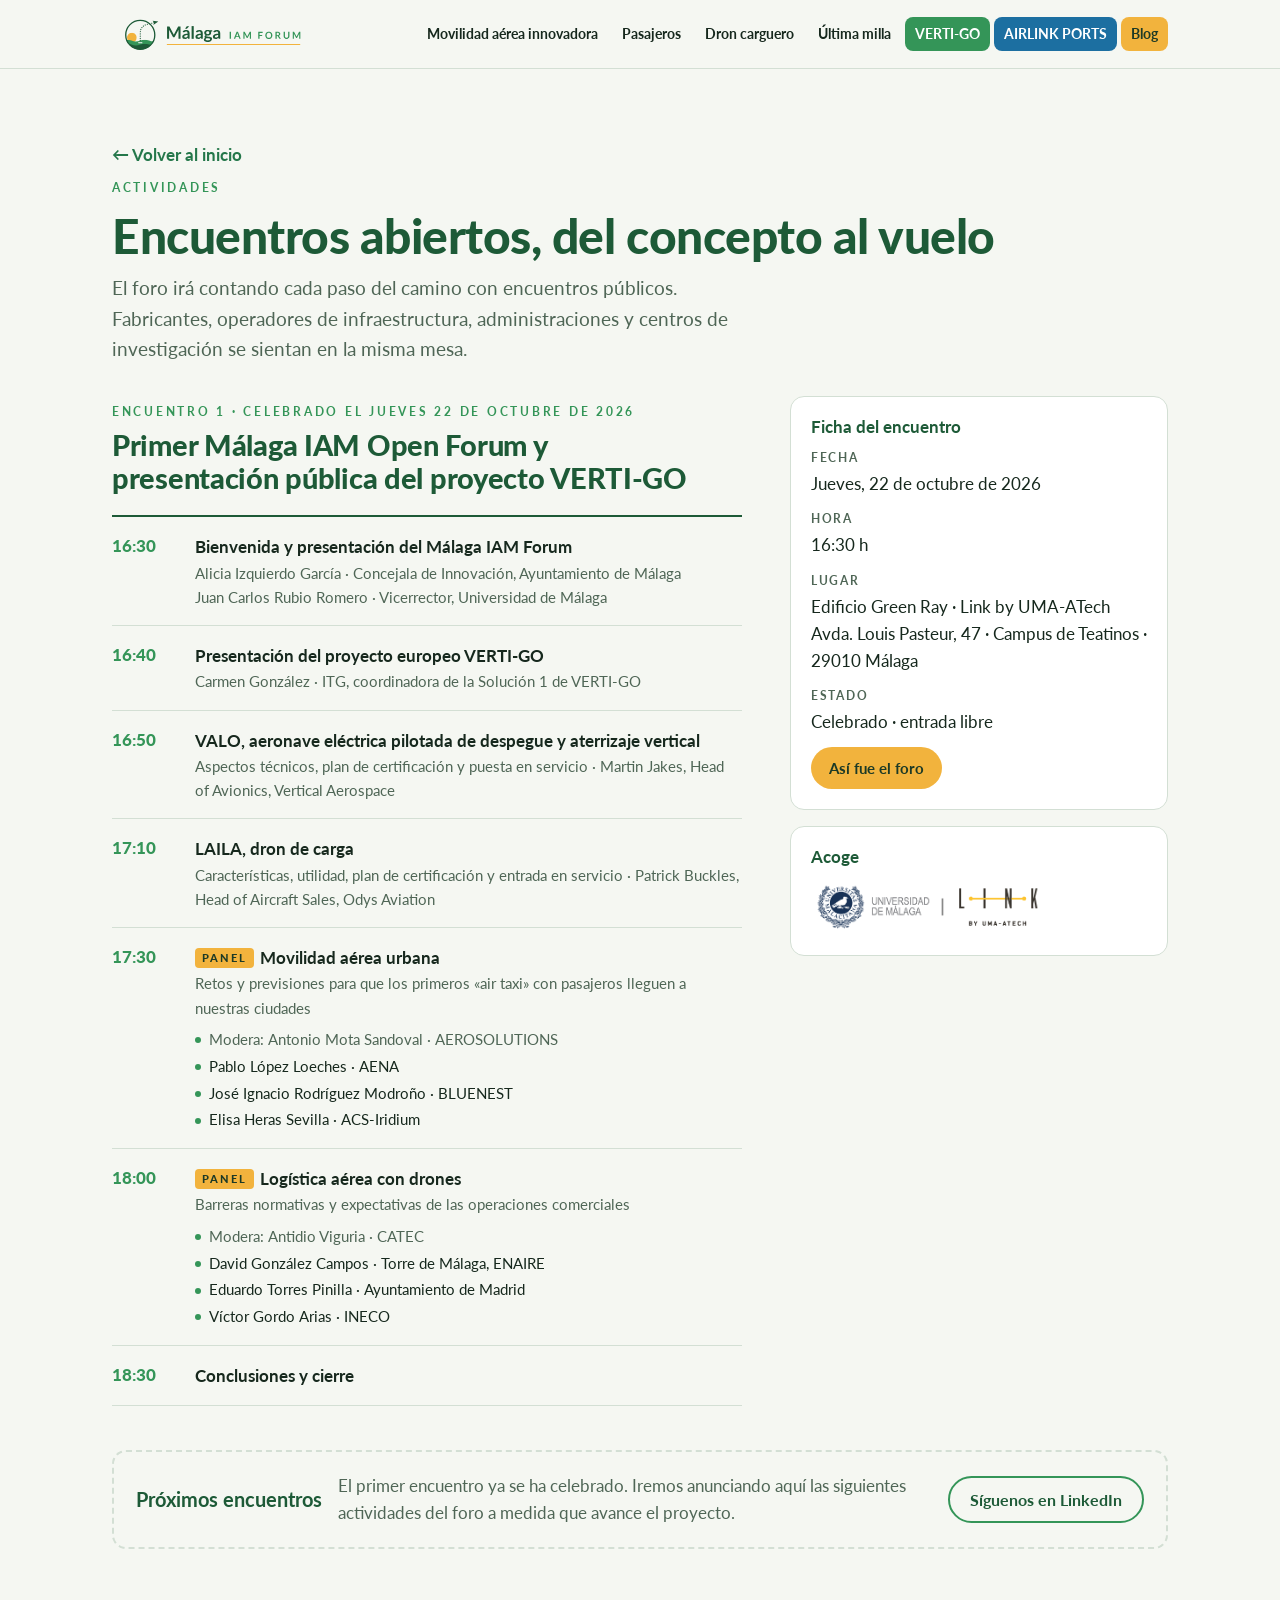
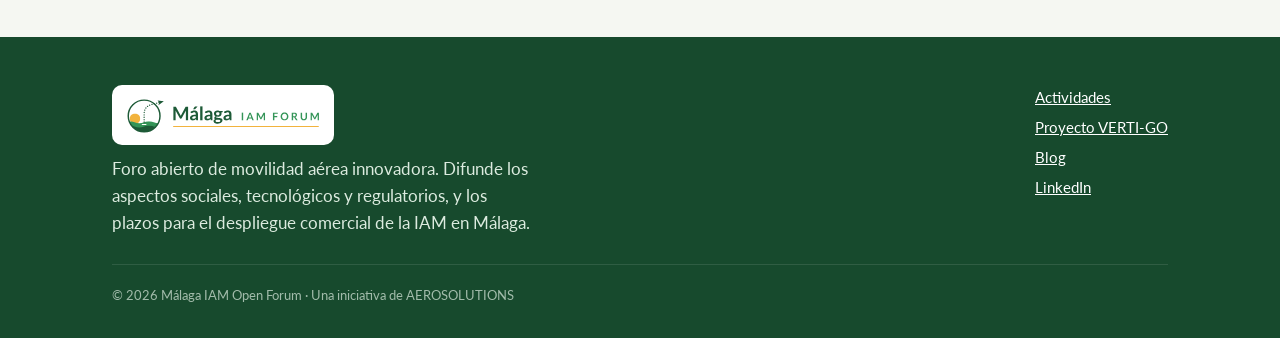
==== commit 1c339cec: "Añade las verticales de negocio (pasajeros, dron carguero, última milla, AIRLINK PORTS) y reorganiza" ====
--- a/actividades/index.html
+++ b/actividades/index.html
@@ -27,10 +27,11 @@
     <button class="menu-btn" id="menu-btn" aria-expanded="false" aria-controls="nav">Menú</button>
     <nav class="nav" id="nav" aria-label="Secciones">
       <a href="../#iam">Movilidad aérea innovadora</a>
-      <a href="../#pasajeros">Pasajeros</a>
-      <a href="../#logistica">Drones de carga</a>
-      <a href="../#verti-go">VERTI-GO</a>
-      <a href="./" aria-current="page">Actividades</a>
+      <a href="../transporte-pasajeros/">Pasajeros</a>
+      <a href="../transporte-carga/">Dron carguero</a>
+      <a href="../ultima-milla/">Última milla</a>
+      <a href="../verti-go/" class="verti">VERTI-GO</a>
+      <a href="../airlink-ports/" class="airlink">AIRLINK PORTS</a>
       <a class="cta" href="../blog/">Blog</a>
     </nav>
   </div>
@@ -102,7 +103,7 @@
       </div>
       <nav class="foot-links" aria-label="Enlaces">
         <a href="./">Actividades</a>
-        <a href="../#verti-go">Proyecto VERTI-GO</a>
+        <a href="../verti-go/">Proyecto VERTI-GO</a>
         <a href="../blog/">Blog</a>
         <a id="btn-linkedin" href="../blog/">LinkedIn</a>
       </nav>
--- a/css/site.css
+++ b/css/site.css
@@ -60,6 +60,10 @@
 .nav a{font-size:.88rem;font-weight:700;color:var(--fg);text-decoration:none;padding:6px 10px;border-radius:8px;white-space:nowrap}
 .nav a:hover{background:var(--surface-2);color:var(--heading)}
 .nav a.cta{background:var(--sun);color:#1D3A26}
+.nav a.verti{background:var(--brand);color:#fff}
+.nav a.verti:hover{background:var(--brand-deep);color:#fff}
+.nav a.airlink{background:#1C6FA1;color:#fff}
+.nav a.airlink:hover{background:#15577F;color:#fff}
 .menu-btn{display:none;background:none;border:1px solid var(--line);color:var(--fg);border-radius:8px;padding:6px 12px;font:700 .9rem var(--font-body);cursor:pointer}
 @media (max-width:900px){
   .menu-btn{display:block}
@@ -143,6 +147,7 @@
 .craft{background:var(--surface-2);border-radius:var(--radius);overflow:hidden;display:grid}
 .craft img{width:100%;display:block;aspect-ratio:770/310;object-fit:cover}
 .craft.laila img{aspect-ratio:680/240}
+.craft.eiger img{aspect-ratio:1488/530}
 .craft .cap{padding:16px 18px;display:grid;gap:10px}
 .spec{display:grid;grid-template-columns:auto 1fr;gap:6px 16px;font-size:.93rem;margin:0}
 .spec dt{color:var(--muted)}
@@ -226,6 +231,75 @@
 .act-title{font-size:clamp(1.4rem,2.6vw,1.8rem);margin:6px 0 20px}
 .acts-full .soon{margin-top:0}
 
+/* ---------- proyecto VERTI-GO (página /verti-go/) ---------- */
+.vg-head .vg-logo{height:40px;margin:6px 0 2px}
+.vg-intro{display:grid;grid-template-columns:minmax(0,1.1fr) minmax(0,.9fr);gap:clamp(20px,3vw,32px);align-items:stretch}
+@media (max-width:860px){.vg-intro{grid-template-columns:1fr}}
+.vg-ficha{margin:0;gap:0;padding:6px 20px}
+.vg-ficha div{display:grid;grid-template-columns:9.5rem minmax(0,1fr);gap:12px;padding:10px 0;border-bottom:1px solid var(--line)}
+.vg-ficha div:last-child{border-bottom:0}
+.vg-ficha dt{font-size:.78rem;letter-spacing:.14em;text-transform:uppercase;color:var(--muted);font-weight:700;padding-top:2px}
+.vg-ficha dd{margin:0;font-weight:700}
+@media (max-width:480px){.vg-ficha div{grid-template-columns:1fr;gap:2px}}
+.vg-facts{margin-top:0;align-content:stretch}
+.vg-facts .fact{align-content:center}
+.vg-facts b{font-size:2.4rem}
+.vg-toc{display:flex;flex-wrap:wrap;gap:8px;margin:clamp(24px,3vw,36px) 0 clamp(36px,5vw,56px)}
+.vg-toc a{font-size:.9rem;font-weight:700;text-decoration:none;padding:6px 14px;border-radius:999px;border:1px solid var(--line);color:var(--heading)}
+.vg-toc a:hover{background:var(--surface-2)}
+.vg-sec{scroll-margin-top:70px}
+.vg-summary{margin:0;padding:0;list-style:none;display:grid;grid-template-columns:repeat(2,minmax(0,1fr));gap:14px 40px}
+.vg-summary li{position:relative;padding-left:22px}
+.vg-summary li::before{content:"";position:absolute;left:0;top:.55em;width:10px;height:10px;border-radius:50%;background:var(--sun)}
+@media (max-width:760px){.vg-summary{grid-template-columns:1fr}}
+.vg-quote{margin:36px 0;padding:24px 28px;border-left:6px solid var(--sun);background:var(--surface);border-radius:0 var(--radius) var(--radius) 0;display:grid;gap:10px}
+.vg-quote p{font-size:clamp(1.2rem,2.2vw,1.5rem);font-weight:700;color:var(--heading);line-height:1.35}
+.vg-quote p.vg-quote-note{color:var(--muted);font-size:.95rem;font-weight:400}
+.vg-split{margin-top:12px}
+.vg-results{list-style:none;counter-reset:r;padding:0;margin:16px 0 0;display:grid;gap:14px}
+.vg-results li{counter-increment:r;display:grid;grid-template-columns:2.4rem minmax(0,1fr);gap:12px;align-items:start}
+.vg-results li::before{content:counter(r);display:grid;place-items:center;width:2.2rem;height:2.2rem;border-radius:50%;background:var(--brand-deep);color:#fff;font-weight:900}
+.vg-side{display:grid;gap:16px}
+.vg-side .box p{color:var(--muted);font-size:.96rem}
+.vg-sol{background:var(--bg);border:1px solid var(--line);border-top:6px solid var(--brand);border-radius:var(--radius);padding:clamp(18px,3vw,28px);display:grid;grid-template-columns:minmax(0,1.15fr) minmax(0,.85fr);gap:clamp(20px,3vw,36px);scroll-margin-top:90px}
+.vg-sol+.vg-sol{margin-top:28px}
+.vg-sol.sol-2{border-top-color:#6B3F7A}
+.vg-sol-head{display:grid;gap:10px;align-content:start}
+.vg-sol-head h3{font-size:clamp(1.3rem,2.3vw,1.6rem)}
+.sol-tag{justify-self:start;font-size:.72rem;letter-spacing:.18em;font-weight:900;text-transform:uppercase;background:var(--brand);color:#fff;border-radius:999px;padding:4px 12px}
+.sol-2 .sol-tag{background:#6B3F7A}
+.vg-meta{font-weight:700;color:var(--brand);font-size:.92rem}
+.sol-2 .vg-meta{color:#7E4C8F}
+.vg-sol .craft h4{font-size:1.1rem;color:var(--heading);margin:0}
+.vg-sol-cols{grid-column:1/-1;display:grid;grid-template-columns:repeat(2,minmax(0,1fr));gap:clamp(20px,3vw,36px);border-top:1px solid var(--line);padding-top:20px}
+.vg-sol-cols h4{font-size:.78rem;letter-spacing:.18em;text-transform:uppercase;color:var(--brand);margin:0 0 8px}
+.vg-sol-cols p+p{margin-top:8px}
+@media (max-width:860px){.vg-sol,.vg-sol-cols{grid-template-columns:1fr}}
+.vg-arch{margin-top:28px;background:var(--surface-2);border-radius:var(--radius);padding:clamp(18px,3vw,26px);display:grid;gap:8px}
+.vg-sub{margin-top:40px}
+.vg-benefits{margin-top:16px}
+.vg-facts4{grid-template-columns:repeat(4,minmax(0,1fr));margin-top:0}
+@media (max-width:760px){.vg-facts4{grid-template-columns:repeat(2,minmax(0,1fr))}}
+.vg-impact{display:grid;grid-template-columns:repeat(2,minmax(0,1fr));gap:16px;margin-top:24px}
+.vg-impact .box p{color:var(--muted);font-size:.96rem}
+@media (max-width:760px){.vg-impact{grid-template-columns:1fr}}
+.vg-logos{background:#F3F6F4;border:1px solid var(--line);border-radius:var(--radius);overflow:hidden}
+.vg-logos img{display:block;width:100%;height:auto}
+.vg-partners{display:grid;grid-template-columns:repeat(2,minmax(0,1fr));gap:16px;margin-top:28px}
+@media (max-width:760px){.vg-partners{grid-template-columns:1fr}}
+.partner{background:var(--surface);border:1px solid var(--line);border-radius:var(--radius);padding:18px 20px;display:grid;gap:6px;align-content:start}
+.partner h3{font-size:1.05rem}
+.partner .who{font-size:.8rem;letter-spacing:.08em;text-transform:uppercase;color:var(--brand);font-weight:700}
+.partner p:last-child{color:var(--muted);font-size:.95rem}
+.partner .coord{display:inline-block;font-size:.68rem;letter-spacing:.14em;text-transform:uppercase;background:var(--sun);color:#1D3A26;border-radius:4px;padding:1px 7px;vertical-align:2px;margin-left:4px}
+.partner .aff{font-weight:400;color:var(--muted);font-size:.9rem}
+.vg-gloss{margin-top:28px;border:1px solid var(--line);border-radius:var(--radius);padding:14px 20px;background:var(--surface)}
+.vg-gloss summary{cursor:pointer;font-weight:700;color:var(--heading)}
+.vg-gloss dl{display:grid;grid-template-columns:7rem minmax(0,1fr);gap:8px 16px;margin:16px 0 4px;font-size:.95rem}
+.vg-gloss dt{font-weight:900;color:var(--heading)}
+.vg-gloss dd{margin:0;color:var(--muted)}
+.vg-downloads{margin-top:36px;display:flex;gap:16px;align-items:center;flex-wrap:wrap;justify-content:space-between}
+
 /* ---------- blog (página /blog/) ---------- */
 .page-head{padding-block:clamp(40px,6vw,72px) clamp(20px,3vw,32px);display:grid;gap:10px}
 .page-head h1{font-size:clamp(2rem,4.4vw,3rem);font-weight:900;color:var(--heading);letter-spacing:-.01em}
@@ -245,6 +319,8 @@
 .back{display:inline-flex;gap:6px;align-items:center;font-weight:700;text-decoration:none}
 .nav a[aria-current="page"]{background:var(--surface-2);color:var(--heading)}
 .nav a.cta[aria-current="page"]{background:var(--sun);color:#1D3A26}
+.nav a.airlink[aria-current="page"]{background:#15577F;color:#fff}
+.nav a.verti[aria-current="page"]{background:var(--brand-deep);color:#fff}
 
 /* ---------- footer ---------- */
 footer{background:var(--hero-bg-2);color:#DCEBDF;padding-block:48px 32px}
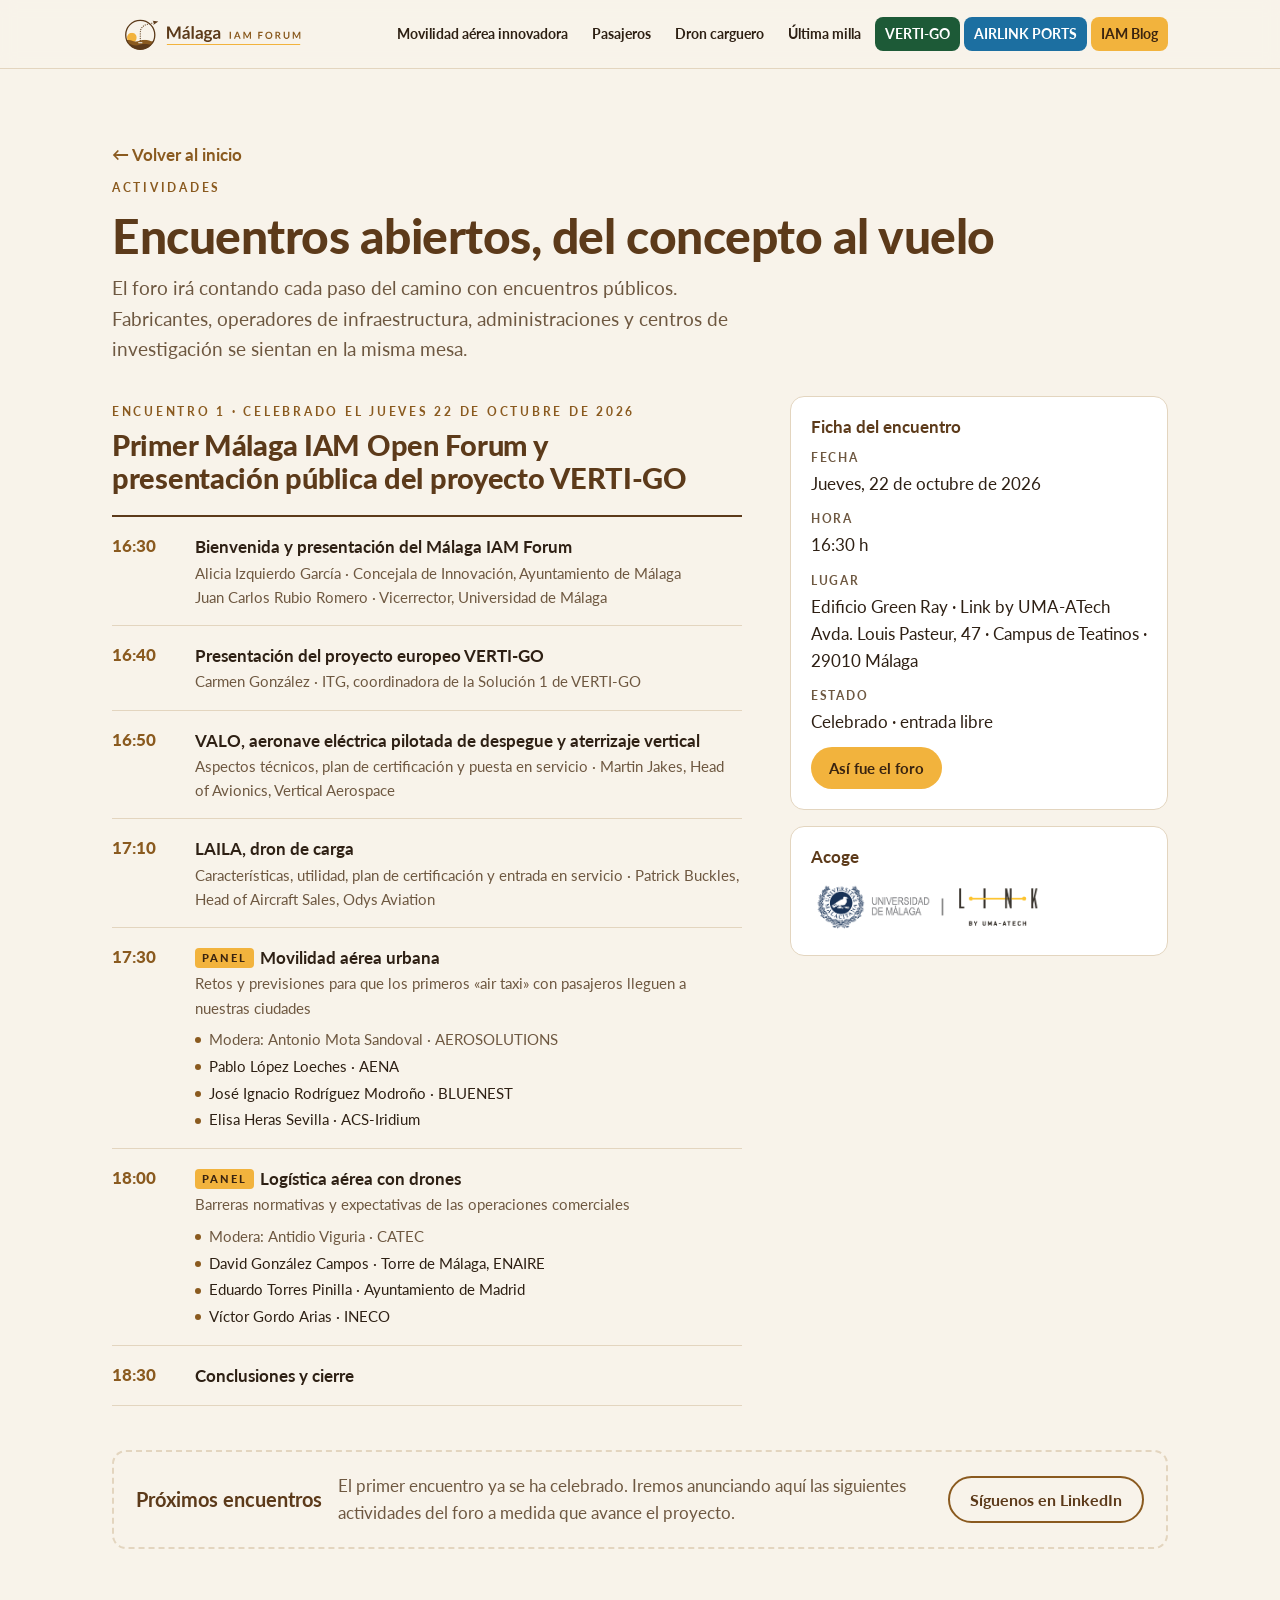
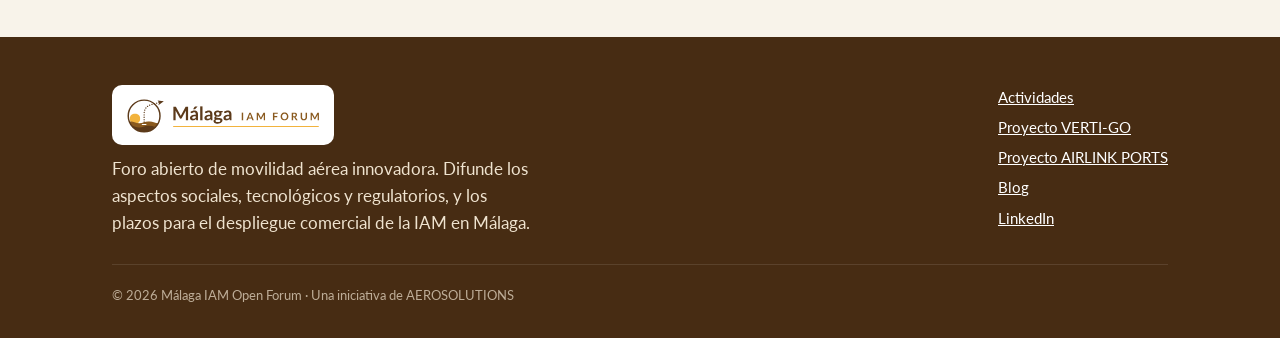
==== commit 65493d10: "Nueva estética: zona general en marrones/amarillos y proyectos con color propio - Paleta general (fo" ====
--- a/actividades/index.html
+++ b/actividades/index.html
@@ -12,7 +12,7 @@
 <meta property="og:url" content="https://malaga-iam.website/actividades/">
 <meta property="og:image" content="https://malaga-iam.website/img/hero.jpg">
 <meta name="twitter:card" content="summary_large_image">
-<link rel="icon" href="../img/logo.svg" type="image/svg+xml">
+<link rel="icon" href="../img/logo-marron.svg" type="image/svg+xml">
 <title>Actividades · Málaga IAM Open Forum</title>
 <link rel="preconnect" href="https://fonts.googleapis.com">
 <link rel="preconnect" href="https://fonts.gstatic.com" crossorigin>
@@ -23,7 +23,7 @@
 
 <header class="top">
   <div class="wrap">
-    <a class="brand" href="../" aria-label="Málaga IAM Open Forum, inicio"><img src="../img/logo-h.svg" alt="Málaga IAM Forum"></a>
+    <a class="brand" href="../" aria-label="Málaga IAM Open Forum, inicio"><img src="../img/logo-h-marron.svg" alt="Málaga IAM Forum"></a>
     <button class="menu-btn" id="menu-btn" aria-expanded="false" aria-controls="nav">Menú</button>
     <nav class="nav" id="nav" aria-label="Secciones">
       <a href="../#iam">Movilidad aérea innovadora</a>
@@ -32,7 +32,7 @@
       <a href="../ultima-milla/">Última milla</a>
       <a href="../verti-go/" class="verti">VERTI-GO</a>
       <a href="../airlink-ports/" class="airlink">AIRLINK PORTS</a>
-      <a class="cta" href="../blog/">Blog</a>
+      <a class="cta" href="../blog/">IAM Blog</a>
     </nav>
   </div>
 </header>
@@ -98,12 +98,13 @@
   <div class="wrap">
     <div class="foot-top">
       <div class="foot-brand">
-        <div class="chip"><img src="../img/logo-h.svg" alt="Málaga IAM Forum"></div>
+        <div class="chip"><img src="../img/logo-h-marron.svg" alt="Málaga IAM Forum"></div>
         <p>Foro abierto de movilidad aérea innovadora. Difunde los aspectos sociales, tecnológicos y regulatorios, y los plazos para el despliegue comercial de la IAM en Málaga.</p>
       </div>
       <nav class="foot-links" aria-label="Enlaces">
         <a href="./">Actividades</a>
         <a href="../verti-go/">Proyecto VERTI-GO</a>
+        <a href="../airlink-ports/">Proyecto AIRLINK PORTS</a>
         <a href="../blog/">Blog</a>
         <a id="btn-linkedin" href="../blog/">LinkedIn</a>
       </nav>
--- a/css/site.css
+++ b/css/site.css
@@ -1,11 +1,38 @@
 body{margin:0}
 img{max-width:100%}
 [hidden]{display:none!important}
-/* Layout: banner-style hero in brand green (sun · dotted flight path · waves), then alternating content bands; one wide column, max 1120px */
+/* Layout: banner-style hero (sun · dotted flight path · waves), then alternating content bands; one wide column, max 1120px */
+/* Dos temas:
+   - General (forum, actividades, blog, verticales): marrones y amarillos  -> :root
+   - Proyectos (VERTI-GO y AIRLINK PORTS, en la portada y sus páginas): verde/amarillo del logo -> .theme-project */
 :root{
+  --brand-deep:#5C3A1A;   /* marrón tostado */
+  --brand:#8A5A1F;        /* ocre / caramelo */
+  --sun:#F2B33D;          /* sol / oro del logo */
+  --on-sun:#3A2410;
+  --bg:#F8F3EA;
+  --surface:#FFFFFF;
+  --surface-2:#F1E6D3;
+  --fg:#2E2014;
+  --muted:#6E5841;
+  --line:#E3D5BF;
+  --heading:#5C3A1A;
+  --link:#8A5A1F;
+  --hero-bg:#5C3A1A;
+  --hero-bg-2:#472C13;
+  --on-hero:#FFFFFF;
+  --on-hero-soft:#EFE3CF;
+  --shadow-tint:rgba(46,30,12,.45);
+  --logo-chip:transparent;
+  --font-display:"Lato","Helvetica Neue",Arial,sans-serif;
+  --font-body:"Lato","Helvetica Neue",Arial,sans-serif;
+  --radius:14px;
+  --wrap:1120px;
+}
+.theme-project{
   --brand-deep:#1D5A37;   /* verde oscuro del logo */
   --brand:#349558;        /* verde medio del logo */
-  --sun:#F2B33D;          /* sol / oro del logo */
+  --on-sun:#1D3A26;
   --bg:#F5F7F2;
   --surface:#FFFFFF;
   --surface-2:#EAF1EA;
@@ -16,24 +43,47 @@
   --link:#24774A;
   --hero-bg:#1D5A37;
   --hero-bg-2:#174A2D;
-  --on-hero:#FFFFFF;
-  --logo-chip:transparent;
-  --font-display:"Lato","Helvetica Neue",Arial,sans-serif;
-  --font-body:"Lato","Helvetica Neue",Arial,sans-serif;
-  --radius:14px;
-  --wrap:1120px;
+  --on-hero-soft:#DCEBDF;
+  --shadow-tint:var(--shadow-tint);
+  background:var(--bg);
+  color:var(--fg);
 }
 @media (prefers-color-scheme: dark){
   :root:not([data-theme="light"]){
+    --brand:#D39B45; --bg:#1B140D; --surface:#241B12; --surface-2:#2E2317; --fg:#F0E8DC; --muted:#BFAE96;
+    --line:#3E3122; --heading:#F2C46B; --link:#F2C46B; --hero-bg:#472C13; --hero-bg-2:#36210E;
+    --logo-chip:#FFFFFF; color-scheme:dark;
+  }
+  :root:not([data-theme="light"]) .theme-project{
     --bg:#0F1A13; --surface:#16251B; --surface-2:#1B2E21; --fg:#E6EEE7; --muted:#A3B8A8;
     --line:#2A3F31; --heading:#8FD3A6; --link:#8FD3A6; --hero-bg:#174A2D; --hero-bg-2:#103A22;
-    --logo-chip:#FFFFFF; color-scheme:dark;
   }
 }
 :root[data-theme="dark"]{
+  --brand:#D39B45; --bg:#1B140D; --surface:#241B12; --surface-2:#2E2317; --fg:#F0E8DC; --muted:#BFAE96;
+  --line:#3E3122; --heading:#F2C46B; --link:#F2C46B; --hero-bg:#472C13; --hero-bg-2:#36210E;
+  --logo-chip:#FFFFFF; color-scheme:dark;
+}
+:root[data-theme="dark"] .theme-project{
   --bg:#0F1A13; --surface:#16251B; --surface-2:#1B2E21; --fg:#E6EEE7; --muted:#A3B8A8;
   --line:#2A3F31; --heading:#8FD3A6; --link:#8FD3A6; --hero-bg:#174A2D; --hero-bg-2:#103A22;
-  --logo-chip:#FFFFFF; color-scheme:dark;
+}
+/* AIRLINK PORTS: variante azul oscuro del tema de proyecto (sección de portada y página /airlink-ports/) */
+.theme-airlink{
+  --brand-deep:#14365A; --brand:#1C6FA1; --on-sun:#14263A;
+  --bg:#F3F6FA; --surface:#FFFFFF; --surface-2:#E5EDF5; --fg:#142233; --muted:#4D6075; --line:#D0DCE8;
+  --heading:#14365A; --link:#1A5F8C; --hero-bg:#14365A; --hero-bg-2:#0F2A47;
+  --on-hero-soft:#D6E3F0; --shadow-tint:rgba(12,28,48,.45);
+}
+@media (prefers-color-scheme: dark){
+  :root:not([data-theme="light"]) .theme-airlink{
+    --brand:#5AA3D9; --bg:#0D1520; --surface:#142030; --surface-2:#1A2A3E; --fg:#E4ECF5; --muted:#A0B3C8;
+    --line:#2A3B50; --heading:#8EC1EA; --link:#8EC1EA; --hero-bg:#0F2A47; --hero-bg-2:#0A1F36;
+  }
+}
+:root[data-theme="dark"] .theme-airlink{
+  --brand:#5AA3D9; --bg:#0D1520; --surface:#142030; --surface-2:#1A2A3E; --fg:#E4ECF5; --muted:#A0B3C8;
+  --line:#2A3B50; --heading:#8EC1EA; --link:#8EC1EA; --hero-bg:#0F2A47; --hero-bg-2:#0A1F36;
 }
 *{box-sizing:border-box}
 html{scroll-behavior:smooth}
@@ -59,9 +109,9 @@
 .nav{display:flex;gap:4px;flex-wrap:wrap;justify-content:flex-end}
 .nav a{font-size:.88rem;font-weight:700;color:var(--fg);text-decoration:none;padding:6px 10px;border-radius:8px;white-space:nowrap}
 .nav a:hover{background:var(--surface-2);color:var(--heading)}
-.nav a.cta{background:var(--sun);color:#1D3A26}
-.nav a.verti{background:var(--brand);color:#fff}
-.nav a.verti:hover{background:var(--brand-deep);color:#fff}
+.nav a.cta{background:var(--sun);color:var(--on-sun)}
+.nav a.verti{background:#1D5A37;color:#fff}
+.nav a.verti:hover{background:#174A2D;color:#fff}
 .nav a.airlink{background:#1C6FA1;color:#fff}
 .nav a.airlink:hover{background:#15577F;color:#fff}
 .menu-btn{display:none;background:none;border:1px solid var(--line);color:var(--fg);border-radius:8px;padding:6px 12px;font:700 .9rem var(--font-body);cursor:pointer}
@@ -80,11 +130,11 @@
 .hero-copy{display:grid;gap:18px;padding-bottom:64px;text-align:right;justify-items:end}
 .hero h1{font-size:clamp(2.3rem,5.4vw,4.1rem);font-weight:900;letter-spacing:-.015em}
 .hero .tag{font-size:.82rem;font-weight:700;letter-spacing:.26em;text-transform:uppercase;color:var(--sun)}
-.hero p.intro{font-size:1.1rem;max-width:44ch;color:#DCEBDF}
+.hero p.intro{font-size:1.1rem;max-width:44ch;color:var(--on-hero-soft)}
 .btns{display:flex;gap:12px;flex-wrap:wrap}
 .hero .btns{justify-content:flex-end}
 .btn{display:inline-flex;align-items:center;gap:8px;font:700 1rem var(--font-body);text-decoration:none;padding:12px 20px;border-radius:999px;border:2px solid transparent;cursor:pointer}
-.btn-sun{background:var(--sun);color:#1D3A26}
+.btn-sun{background:var(--sun);color:var(--on-sun)}
 .btn-sun:hover{filter:brightness(1.06)}
 .btn-ghost{border-color:rgba(255,255,255,.55);color:#fff}
 .btn-ghost:hover{background:rgba(255,255,255,.1)}
@@ -92,6 +142,7 @@
 .btn-line:hover{background:var(--surface-2)}
 .btn[aria-disabled="true"]{opacity:.75;cursor:default}
 .waves{display:block;width:100%;height:56px;margin-top:-1px}
+.waves path{fill:var(--brand)}
 #path-dots circle{animation:dot 2.4s ease-in-out both}
 @keyframes dot{from{opacity:.25}to{opacity:1}}
 @media (max-width:820px){
@@ -104,11 +155,11 @@
 /* photo band */
 .photo{position:relative;background:var(--hero-bg-2)}
 .photo img{display:block;width:100%;height:clamp(200px,34vw,420px);object-fit:cover;object-position:60% 45%}
-.photo figcaption{position:absolute;right:12px;top:10px;font-size:.75rem;color:#fff;background:rgba(10,30,18,.55);padding:3px 10px;border-radius:999px}
+.photo figcaption{position:absolute;right:12px;top:10px;font-size:.75rem;color:#fff;background:rgba(30,20,10,.55);padding:3px 10px;border-radius:999px}
 
 /* ---------- next event ---------- */
 .next{margin-top:-64px;position:relative;z-index:2}
-.next-card{background:var(--surface);border:1px solid var(--line);border-radius:18px;box-shadow:0 18px 40px -24px rgba(16,40,24,.45);display:grid;grid-template-columns:auto minmax(0,1fr) auto;gap:clamp(16px,3vw,36px);align-items:center;padding:clamp(20px,3vw,32px)}
+.next-card{background:var(--surface);border:1px solid var(--line);border-radius:18px;box-shadow:0 18px 40px -24px var(--shadow-tint);display:grid;grid-template-columns:auto minmax(0,1fr) auto;gap:clamp(16px,3vw,36px);align-items:center;padding:clamp(20px,3vw,32px)}
 .date-tile{background:var(--brand-deep);color:#fff;border-radius:12px;text-align:center;padding:12px 18px;min-width:96px}
 .date-tile .d{font-size:2.6rem;font-weight:900;line-height:1}
 .date-tile .m{font-size:.8rem;letter-spacing:.2em;text-transform:uppercase;color:var(--sun);font-weight:700}
@@ -198,7 +249,7 @@
 .agenda time{font-weight:900;color:var(--brand);font-variant-numeric:tabular-nums;font-size:1.05rem}
 .agenda .t{font-weight:700;color:var(--fg)}
 .agenda .s{color:var(--muted);font-size:.95rem}
-.agenda .panel-tag{display:inline-block;font-size:.7rem;letter-spacing:.18em;font-weight:900;text-transform:uppercase;background:var(--sun);color:#1D3A26;border-radius:4px;padding:1px 7px;margin-right:6px;vertical-align:2px}
+.agenda .panel-tag{display:inline-block;font-size:.7rem;letter-spacing:.18em;font-weight:900;text-transform:uppercase;background:var(--sun);color:var(--on-sun);border-radius:4px;padding:1px 7px;margin-right:6px;vertical-align:2px}
 .agenda ul{list-style:none;padding:0;margin:8px 0 0;display:grid;gap:3px;font-size:.93rem}
 .agenda ul li{display:block;border:0;padding:0 0 0 14px;position:relative}
 .agenda ul li::before{content:"";position:absolute;left:0;top:.62em;width:6px;height:6px;border-radius:50%;background:var(--brand)}
@@ -291,7 +342,7 @@
 .partner h3{font-size:1.05rem}
 .partner .who{font-size:.8rem;letter-spacing:.08em;text-transform:uppercase;color:var(--brand);font-weight:700}
 .partner p:last-child{color:var(--muted);font-size:.95rem}
-.partner .coord{display:inline-block;font-size:.68rem;letter-spacing:.14em;text-transform:uppercase;background:var(--sun);color:#1D3A26;border-radius:4px;padding:1px 7px;vertical-align:2px;margin-left:4px}
+.partner .coord{display:inline-block;font-size:.68rem;letter-spacing:.14em;text-transform:uppercase;background:var(--sun);color:var(--on-sun);border-radius:4px;padding:1px 7px;vertical-align:2px;margin-left:4px}
 .partner .aff{font-weight:400;color:var(--muted);font-size:.9rem}
 .vg-gloss{margin-top:28px;border:1px solid var(--line);border-radius:var(--radius);padding:14px 20px;background:var(--surface)}
 .vg-gloss summary{cursor:pointer;font-weight:700;color:var(--heading)}
@@ -316,14 +367,27 @@
 .entry h2 a:hover{text-decoration:underline}
 .entry .lead{font-size:1.08rem}
 .entry ul{margin:0;padding-left:1.2em;display:grid;gap:4px}
+/* entrada a una columna: imagen bajo el título y texto a todo el ancho */
+.entry.entry-wide{grid-template-columns:1fr}
+.entry-wide .body figure{margin:4px 0 8px}
+/* separadores desplegables por mes en el blog */
+.month{border:1px solid var(--line);border-radius:var(--radius);background:var(--surface-2)}
+.month>summary{list-style:none;cursor:pointer;display:flex;align-items:center;gap:12px;padding:16px clamp(18px,3vw,28px);font-weight:900;color:var(--heading);font-size:1.15rem}
+.month>summary::-webkit-details-marker{display:none}
+.month>summary::after{content:"";margin-left:auto;width:10px;height:10px;border-right:3px solid var(--brand);border-bottom:3px solid var(--brand);transform:rotate(45deg);transition:transform .2s}
+.month[open]>summary::after{transform:rotate(-135deg)}
+.month>summary:hover{background:color-mix(in srgb,var(--surface-2) 70%,var(--line))}
+.month[open]>summary{border-bottom:1px solid var(--line)}
+.month .month-count{font-size:.85rem;font-weight:700;color:var(--muted)}
+.month>.entries{padding:clamp(16px,2.5vw,24px);gap:clamp(20px,3vw,32px)}
 .back{display:inline-flex;gap:6px;align-items:center;font-weight:700;text-decoration:none}
 .nav a[aria-current="page"]{background:var(--surface-2);color:var(--heading)}
-.nav a.cta[aria-current="page"]{background:var(--sun);color:#1D3A26}
+.nav a.cta[aria-current="page"]{background:var(--sun);color:var(--on-sun)}
 .nav a.airlink[aria-current="page"]{background:#15577F;color:#fff}
-.nav a.verti[aria-current="page"]{background:var(--brand-deep);color:#fff}
+.nav a.verti[aria-current="page"]{background:#174A2D;color:#fff}
 
 /* ---------- footer ---------- */
-footer{background:var(--hero-bg-2);color:#DCEBDF;padding-block:48px 32px}
+footer{background:var(--hero-bg-2);color:var(--on-hero-soft);padding-block:48px 32px}
 footer .wrap{display:grid;gap:28px}
 .foot-top{display:flex;justify-content:space-between;gap:24px;flex-wrap:wrap;align-items:flex-start}
 .foot-brand{display:grid;gap:10px;max-width:420px}
